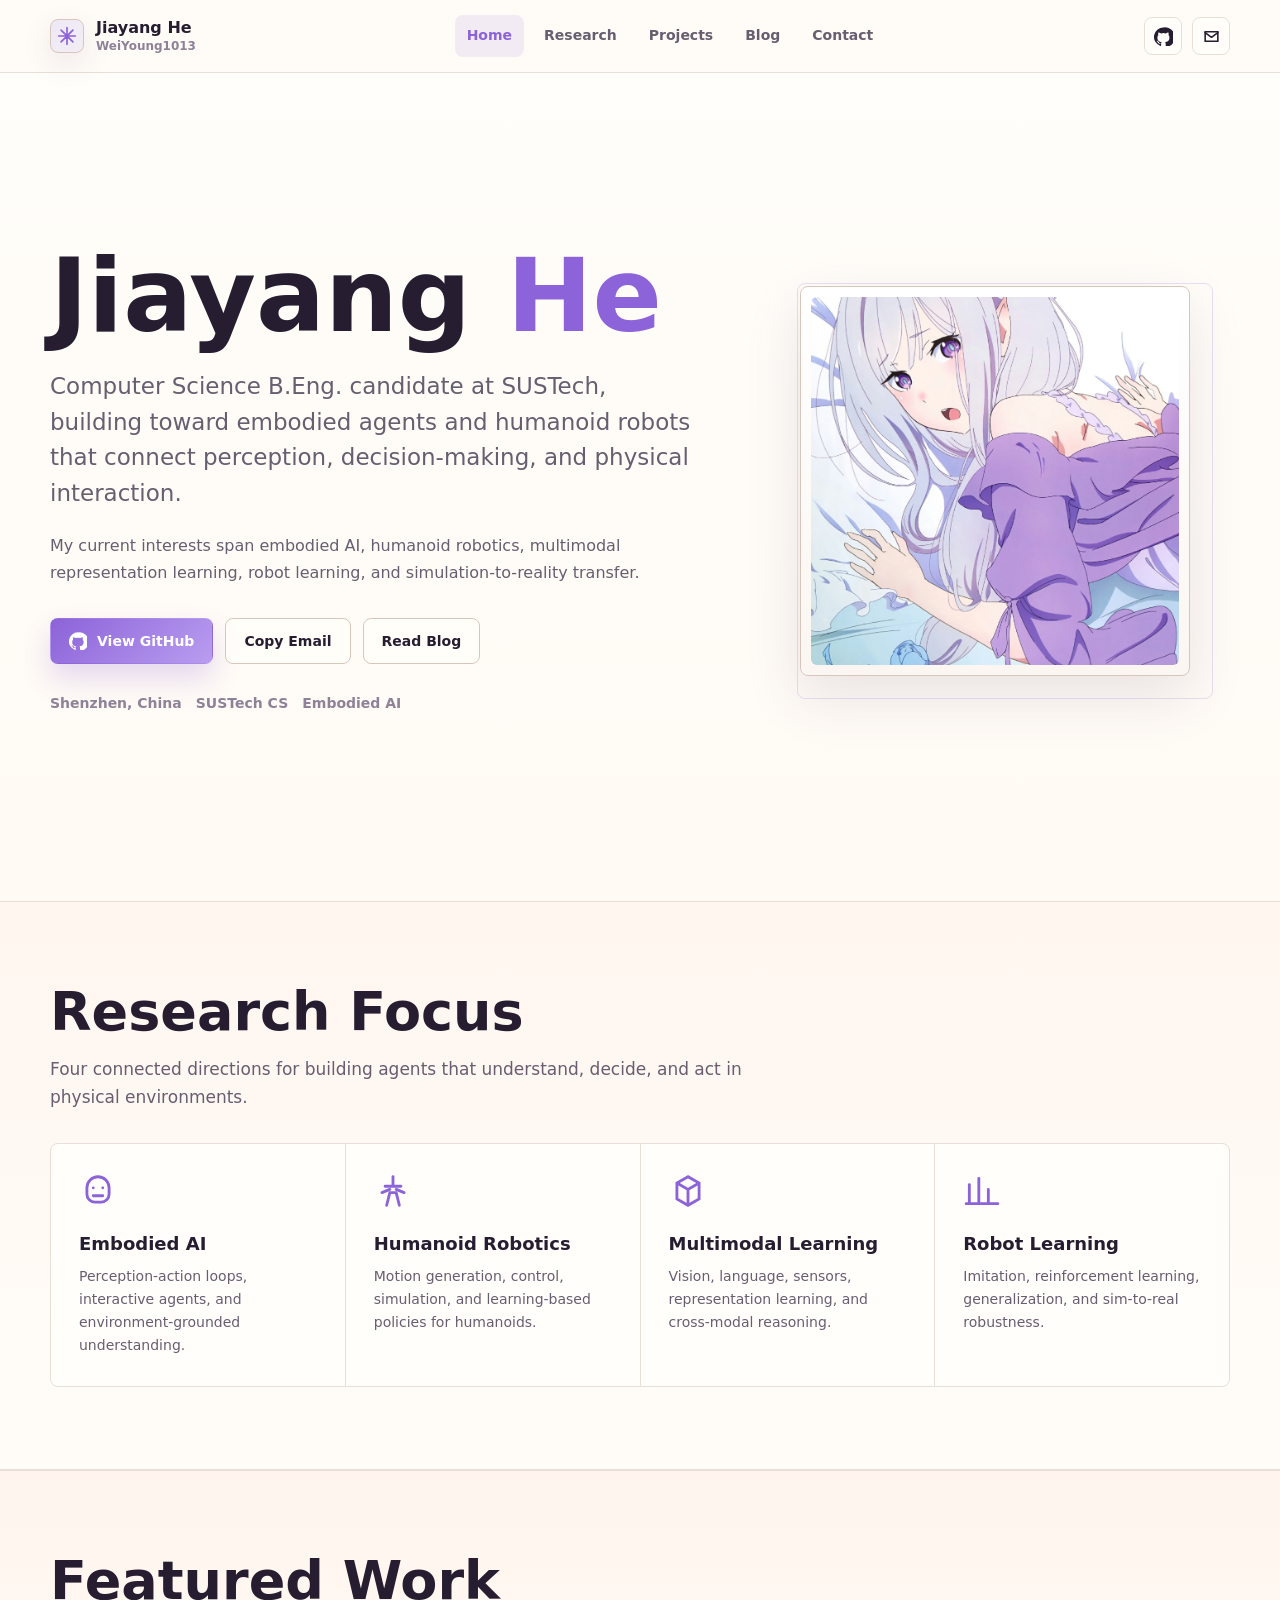
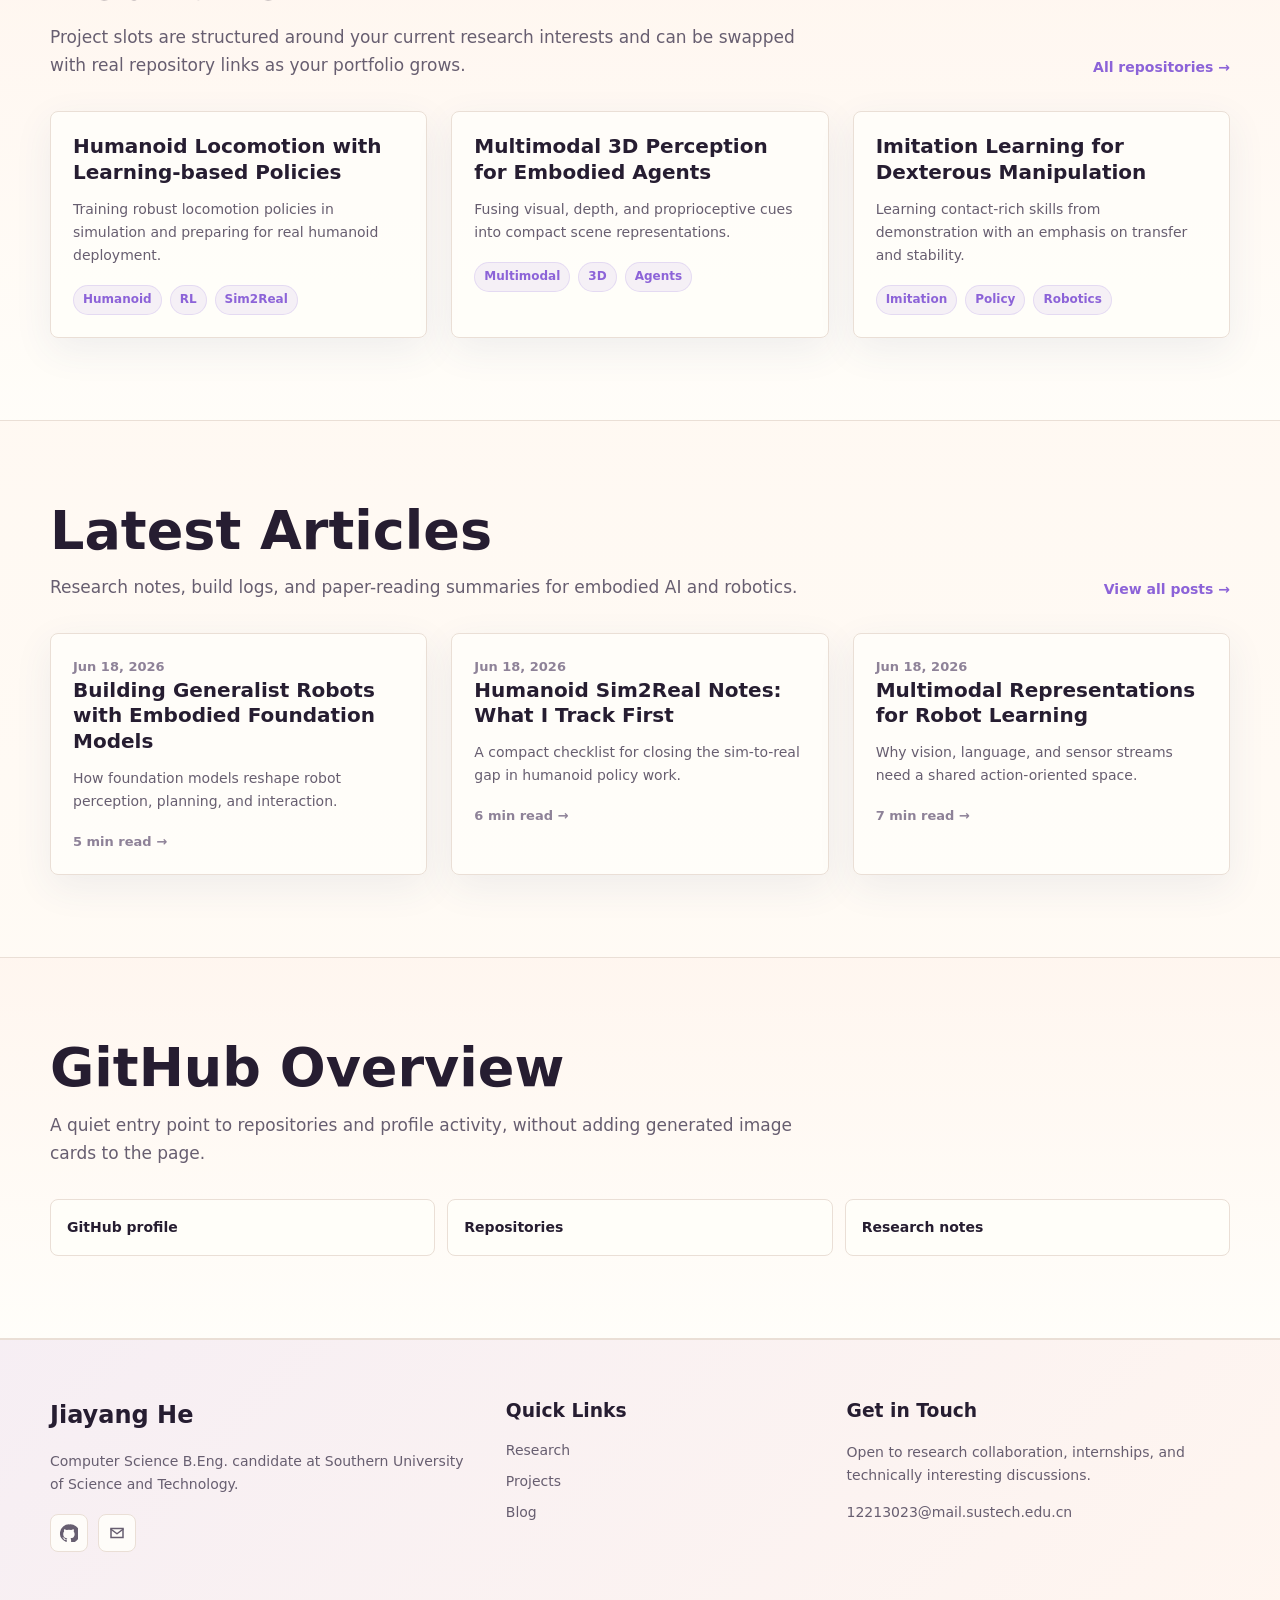
==== index.html @ 15253b28 "Add personal homepage and blog" ====
<!doctype html>
<html lang="en">
  <head>
    <meta charset="utf-8" />
    <meta name="viewport" content="width=device-width, initial-scale=1" />
    <meta
      name="description"
      content="Jiayang He, WeiYoung1013. Computer Science B.Eng. candidate at SUSTech focused on embodied AI, humanoid robotics, multimodal learning, and robot learning."
    />
    <title>Jiayang He | WeiYoung1013</title>
    <link rel="stylesheet" href="assets/site.css" />
  </head>
  <body>
    <div class="page">
      <header class="site-header">
        <nav class="nav" aria-label="Primary navigation">
          <a class="brand" href="index.html" aria-label="Jiayang He home">
            <span class="brand-mark" aria-hidden="true">
              <svg width="20" height="20" viewBox="0 0 24 24" fill="none">
                <path d="M12 2v20M2 12h20M4.9 4.9l14.2 14.2M19.1 4.9 4.9 19.1" stroke="currentColor" stroke-width="2" stroke-linecap="round" />
              </svg>
            </span>
            <span>Jiayang He<small>WeiYoung1013</small></span>
          </a>
          <div class="nav-links">
            <a href="index.html" aria-current="page">Home</a>
            <a href="#research">Research</a>
            <a href="#projects">Projects</a>
            <a href="blog.html">Blog</a>
            <a href="#contact">Contact</a>
          </div>
          <div class="nav-actions">
            <a class="icon-link" href="https://github.com/WeiYoung1013" aria-label="GitHub profile">
              <svg width="19" height="19" viewBox="0 0 24 24" fill="currentColor">
                <path d="M12 .5A12 12 0 0 0 8.2 23.9c.6.1.8-.3.8-.6v-2c-3.3.7-4-1.4-4-1.4-.5-1.3-1.3-1.7-1.3-1.7-1-.7.1-.7.1-.7 1.2.1 1.8 1.2 1.8 1.2 1 .1.6 2.8 3.4 2 .1-.7.4-1.2.7-1.5-2.6-.3-5.4-1.3-5.4-5.9 0-1.3.5-2.4 1.2-3.2-.1-.3-.5-1.6.1-3.2 0 0 1-.3 3.3 1.2a11.4 11.4 0 0 1 6 0C17.2 6.6 18.2 7 18.2 7c.6 1.6.2 2.9.1 3.2.8.8 1.2 1.9 1.2 3.2 0 4.6-2.8 5.6-5.5 5.9.4.4.8 1.1.8 2.2v3.2c0 .3.2.7.8.6A12 12 0 0 0 12 .5Z" />
              </svg>
            </a>
            <a class="icon-link" href="mailto:12213023@mail.sustech.edu.cn" aria-label="Email Jiayang He">
              <svg width="19" height="19" viewBox="0 0 24 24" fill="none">
                <path d="M4 6h16v12H4z" stroke="currentColor" stroke-width="2" />
                <path d="m4 7 8 6 8-6" stroke="currentColor" stroke-width="2" stroke-linecap="round" stroke-linejoin="round" />
              </svg>
            </a>
          </div>
        </nav>
      </header>

      <main>
        <section class="hero">
          <div class="container hero-grid">
            <div>
              <h1>Jiayang <span>He</span></h1>
              <p class="hero-lede">Computer Science B.Eng. candidate at SUSTech, building toward embodied agents and humanoid robots that connect perception, decision-making, and physical interaction.</p>
              <p class="hero-copy">My current interests span embodied AI, humanoid robotics, multimodal representation learning, robot learning, and simulation-to-reality transfer.</p>
              <div class="hero-actions">
                <a class="button primary" href="https://github.com/WeiYoung1013">
                  <svg width="18" height="18" viewBox="0 0 24 24" fill="currentColor" aria-hidden="true">
                    <path d="M12 .5A12 12 0 0 0 8.2 23.9c.6.1.8-.3.8-.6v-2c-3.3.7-4-1.4-4-1.4-.5-1.3-1.3-1.7-1.3-1.7-1-.7.1-.7.1-.7 1.2.1 1.8 1.2 1.8 1.2 1 .1.6 2.8 3.4 2 .1-.7.4-1.2.7-1.5-2.6-.3-5.4-1.3-5.4-5.9 0-1.3.5-2.4 1.2-3.2-.1-.3-.5-1.6.1-3.2 0 0 1-.3 3.3 1.2a11.4 11.4 0 0 1 6 0C17.2 6.6 18.2 7 18.2 7c.6 1.6.2 2.9.1 3.2.8.8 1.2 1.9 1.2 3.2 0 4.6-2.8 5.6-5.5 5.9.4.4.8 1.1.8 2.2v3.2c0 .3.2.7.8.6A12 12 0 0 0 12 .5Z" />
                  </svg>
                  View GitHub
                </a>
                <button class="button secondary" type="button" data-copy-email="12213023@mail.sustech.edu.cn">Copy Email</button>
                <a class="button secondary" href="blog.html">Read Blog</a>
              </div>
              <div class="meta-row" aria-label="Profile highlights">
                <span>Shenzhen, China</span>
                <span>SUSTech CS</span>
                <span>Embodied AI</span>
              </div>
            </div>
            <div class="wallpaper-stage" data-wallpaper-stage>
              <figure class="wallpaper-frame">
                <img src="1181097352/preview.jpg" alt="Wallpaper scene preview used as a personal visual accent" />
              </figure>
            </div>
          </div>
        </section>

        <section class="section band" id="research">
          <div class="container">
            <div class="section-head">
              <div class="section-title">
                <h2>Research Focus</h2>
                <p>Four connected directions for building agents that understand, decide, and act in physical environments.</p>
              </div>
            </div>
            <div class="focus-grid">
              <article class="focus-item">
                <svg width="38" height="38" viewBox="0 0 24 24" fill="none">
                  <path d="M12 3a7 7 0 0 0-7 7v4a5 5 0 0 0 5 5h4a5 5 0 0 0 5-5v-4a7 7 0 0 0-7-7Z" stroke="currentColor" stroke-width="1.8" />
                  <path d="M9 10h.01M15 10h.01M9 15h6" stroke="currentColor" stroke-width="1.8" stroke-linecap="round" />
                </svg>
                <h3>Embodied AI</h3>
                <p>Perception-action loops, interactive agents, and environment-grounded understanding.</p>
              </article>
              <article class="focus-item">
                <svg width="38" height="38" viewBox="0 0 24 24" fill="none">
                  <path d="M12 3v6M8 21l2-8h4l2 8M7 9h10M5 13l5-2M19 13l-5-2" stroke="currentColor" stroke-width="1.8" stroke-linecap="round" stroke-linejoin="round" />
                </svg>
                <h3>Humanoid Robotics</h3>
                <p>Motion generation, control, simulation, and learning-based policies for humanoids.</p>
              </article>
              <article class="focus-item">
                <svg width="38" height="38" viewBox="0 0 24 24" fill="none">
                  <path d="M12 3 5 7v10l7 4 7-4V7l-7-4Z" stroke="currentColor" stroke-width="1.8" />
                  <path d="M5 7l7 4 7-4M12 11v10" stroke="currentColor" stroke-width="1.8" />
                </svg>
                <h3>Multimodal Learning</h3>
                <p>Vision, language, sensors, representation learning, and cross-modal reasoning.</p>
              </article>
              <article class="focus-item">
                <svg width="38" height="38" viewBox="0 0 24 24" fill="none">
                  <path d="M4 20V8M10 20V4M16 20v-9M22 20H2" stroke="currentColor" stroke-width="1.8" stroke-linecap="round" />
                </svg>
                <h3>Robot Learning</h3>
                <p>Imitation, reinforcement learning, generalization, and sim-to-real robustness.</p>
              </article>
            </div>
          </div>
        </section>

        <section class="section band" id="projects">
          <div class="container">
            <div class="section-head">
              <div class="section-title">
                <h2>Featured Work</h2>
                <p>Project slots are structured around your current research interests and can be swapped with real repository links as your portfolio grows.</p>
              </div>
              <a class="text-link" href="https://github.com/WeiYoung1013">All repositories →</a>
            </div>
            <div class="cards">
              <article class="card">
                <div class="card-body">
                  <h3>Humanoid Locomotion with Learning-based Policies</h3>
                  <p>Training robust locomotion policies in simulation and preparing for real humanoid deployment.</p>
                  <div class="tags"><span class="tag">Humanoid</span><span class="tag">RL</span><span class="tag">Sim2Real</span></div>
                </div>
              </article>
              <article class="card">
                <div class="card-body">
                  <h3>Multimodal 3D Perception for Embodied Agents</h3>
                  <p>Fusing visual, depth, and proprioceptive cues into compact scene representations.</p>
                  <div class="tags"><span class="tag">Multimodal</span><span class="tag">3D</span><span class="tag">Agents</span></div>
                </div>
              </article>
              <article class="card">
                <div class="card-body">
                  <h3>Imitation Learning for Dexterous Manipulation</h3>
                  <p>Learning contact-rich skills from demonstration with an emphasis on transfer and stability.</p>
                  <div class="tags"><span class="tag">Imitation</span><span class="tag">Policy</span><span class="tag">Robotics</span></div>
                </div>
              </article>
            </div>
          </div>
        </section>

        <section class="section" id="blog">
          <div class="container">
            <div class="section-head">
              <div class="section-title">
                <h2>Latest Articles</h2>
                <p>Research notes, build logs, and paper-reading summaries for embodied AI and robotics.</p>
              </div>
              <a class="text-link" href="blog.html">View all posts →</a>
            </div>
            <div class="cards">
              <article class="card article-card">
                <div class="card-body">
                  <div class="article-top">
                    <div>
                      <div class="date">Jun 18, 2026</div>
                      <h3><a href="posts/embodied-ai-generalist-robots.html">Building Generalist Robots with Embodied Foundation Models</a></h3>
                      <p>How foundation models reshape robot perception, planning, and interaction.</p>
                    </div>
                  </div>
                  <div class="read-meta">5 min read →</div>
                </div>
              </article>
              <article class="card article-card">
                <div class="card-body">
                  <div class="article-top">
                    <div>
                      <div class="date">Jun 18, 2026</div>
                      <h3><a href="posts/humanoid-sim2real-notes.html">Humanoid Sim2Real Notes: What I Track First</a></h3>
                      <p>A compact checklist for closing the sim-to-real gap in humanoid policy work.</p>
                    </div>
                  </div>
                  <div class="read-meta">6 min read →</div>
                </div>
              </article>
              <article class="card article-card">
                <div class="card-body">
                  <div class="article-top">
                    <div>
                      <div class="date">Jun 18, 2026</div>
                      <h3><a href="posts/multimodal-robot-learning.html">Multimodal Representations for Robot Learning</a></h3>
                      <p>Why vision, language, and sensor streams need a shared action-oriented space.</p>
                    </div>
                  </div>
                  <div class="read-meta">7 min read →</div>
                </div>
              </article>
            </div>
          </div>
        </section>

        <section class="section band" id="github">
          <div class="container">
            <div class="section-head">
              <div class="section-title">
                <h2>GitHub Overview</h2>
                <p>A quiet entry point to repositories and profile activity, without adding generated image cards to the page.</p>
              </div>
            </div>
            <div class="link-panel">
              <a href="https://github.com/WeiYoung1013">GitHub profile</a>
              <a href="https://github.com/WeiYoung1013?tab=repositories">Repositories</a>
              <a href="blog.html">Research notes</a>
            </div>
          </div>
        </section>
      </main>

      <footer class="footer" id="contact">
        <div class="container footer-grid">
          <div>
            <h2>Jiayang He</h2>
            <p>Computer Science B.Eng. candidate at Southern University of Science and Technology.</p>
            <div class="social-row">
              <a class="icon-link" href="https://github.com/WeiYoung1013" aria-label="GitHub profile">
                <svg width="18" height="18" viewBox="0 0 24 24" fill="currentColor">
                  <path d="M12 .5A12 12 0 0 0 8.2 23.9c.6.1.8-.3.8-.6v-2c-3.3.7-4-1.4-4-1.4-.5-1.3-1.3-1.7-1.3-1.7-1-.7.1-.7.1-.7 1.2.1 1.8 1.2 1.8 1.2 1 .1.6 2.8 3.4 2 .1-.7.4-1.2.7-1.5-2.6-.3-5.4-1.3-5.4-5.9 0-1.3.5-2.4 1.2-3.2-.1-.3-.5-1.6.1-3.2 0 0 1-.3 3.3 1.2a11.4 11.4 0 0 1 6 0C17.2 6.6 18.2 7 18.2 7c.6 1.6.2 2.9.1 3.2.8.8 1.2 1.9 1.2 3.2 0 4.6-2.8 5.6-5.5 5.9.4.4.8 1.1.8 2.2v3.2c0 .3.2.7.8.6A12 12 0 0 0 12 .5Z" />
                </svg>
              </a>
              <a class="icon-link" href="mailto:12213023@mail.sustech.edu.cn" aria-label="Email Jiayang He">
                <svg width="18" height="18" viewBox="0 0 24 24" fill="none">
                  <path d="M4 6h16v12H4z" stroke="currentColor" stroke-width="2" />
                  <path d="m4 7 8 6 8-6" stroke="currentColor" stroke-width="2" stroke-linecap="round" stroke-linejoin="round" />
                </svg>
              </a>
            </div>
          </div>
          <div>
            <h3>Quick Links</h3>
            <div class="footer-links">
              <a href="#research">Research</a>
              <a href="#projects">Projects</a>
              <a href="blog.html">Blog</a>
            </div>
          </div>
          <div>
            <h3>Get in Touch</h3>
            <p>Open to research collaboration, internships, and technically interesting discussions.</p>
            <p><a href="mailto:12213023@mail.sustech.edu.cn">12213023@mail.sustech.edu.cn</a></p>
          </div>
        </div>
      </footer>
    </div>
    <script src="assets/site.js"></script>
  </body>
</html>
---- assets/site.css ----
:root {
  color-scheme: light;
  --bg: #fffaf6;
  --bg-strong: #fff4ed;
  --surface: rgba(255, 254, 250, 0.9);
  --surface-solid: #fffefa;
  --text: #261d31;
  --muted: #675e70;
  --subtle: #8e8298;
  --line: #eadfd6;
  --line-strong: #d8c6bd;
  --accent: #8c63d8;
  --accent-2: #c9baff;
  --accent-3: #ded7ec;
  --shadow: 0 20px 56px rgba(82, 62, 104, 0.13);
  --soft-shadow: 0 10px 30px rgba(82, 62, 104, 0.1);
  --radius: 8px;
  --max: 1180px;
}

* {
  box-sizing: border-box;
}

html {
  scroll-behavior: smooth;
}

body {
  margin: 0;
  background:
    linear-gradient(180deg, rgba(255, 254, 250, 0.96), rgba(255, 246, 238, 0.72) 48%, rgba(255, 253, 248, 0.92) 100%),
    var(--bg);
  color: var(--text);
  font-family: Inter, ui-sans-serif, system-ui, -apple-system, BlinkMacSystemFont, "Segoe UI", sans-serif;
  font-size: 16px;
  line-height: 1.65;
  min-width: 320px;
}

img,
svg {
  display: block;
}

a {
  color: inherit;
  text-decoration: none;
}

button,
input {
  font: inherit;
}

::selection {
  background: rgba(140, 99, 216, 0.18);
}

.page {
  overflow: hidden;
}

.site-header {
  position: sticky;
  top: 0;
  z-index: 20;
  border-bottom: 1px solid var(--line);
  background: rgba(255, 250, 246, 0.82);
  backdrop-filter: blur(18px);
}

.nav {
  width: min(var(--max), calc(100% - 40px));
  min-height: 72px;
  margin: 0 auto;
  display: flex;
  align-items: center;
  justify-content: space-between;
  gap: 24px;
}

.brand {
  display: inline-flex;
  align-items: center;
  gap: 12px;
  font-weight: 800;
  line-height: 1.1;
  white-space: nowrap;
}

.brand-mark {
  width: 34px;
  height: 34px;
  border: 1px solid var(--line-strong);
  border-radius: var(--radius);
  background:
    linear-gradient(135deg, rgba(140, 99, 216, 0.14), rgba(222, 215, 236, 0.42)),
    var(--surface-solid);
  color: var(--accent);
  display: grid;
  place-items: center;
  box-shadow: var(--soft-shadow);
}

.brand small {
  display: block;
  margin-top: 3px;
  color: var(--subtle);
  font-size: 12px;
  font-weight: 600;
}

.nav-links {
  display: flex;
  align-items: center;
  justify-content: center;
  gap: 8px;
  flex: 1;
}

.nav-links a {
  border-radius: var(--radius);
  color: var(--muted);
  font-size: 14px;
  font-weight: 700;
  padding: 9px 12px;
  transition: background 160ms ease, color 160ms ease;
}

.nav-links a:hover,
.nav-links a[aria-current="page"] {
  background: rgba(140, 99, 216, 0.1);
  color: var(--accent);
}

.nav-actions {
  display: flex;
  align-items: center;
  gap: 10px;
}

.icon-link {
  width: 38px;
  height: 38px;
  border: 1px solid var(--line);
  border-radius: var(--radius);
  background: var(--surface);
  color: var(--text);
  display: grid;
  place-items: center;
  cursor: pointer;
  transition: transform 160ms ease, border-color 160ms ease, color 160ms ease;
}

.icon-link:hover {
  transform: translateY(-1px);
  border-color: var(--accent-3);
  color: var(--accent);
}

.section {
  position: relative;
  padding: 82px 0;
}

.section.tight {
  padding: 58px 0;
}

.section.band {
  border-block: 1px solid var(--line);
  background:
    linear-gradient(180deg, rgba(255, 244, 237, 0.7), rgba(255, 254, 250, 0.82));
}

.container {
  width: min(var(--max), calc(100% - 40px));
  margin: 0 auto;
}

.hero {
  min-height: calc(100vh - 72px);
  display: grid;
  align-items: center;
  padding: 58px 0 70px;
}

.hero-grid {
  display: grid;
  grid-template-columns: minmax(0, 1fr) minmax(360px, 470px);
  gap: 56px;
  align-items: center;
}

.hero h1 {
  margin: 0;
  color: var(--text);
  font-size: clamp(54px, 8vw, 104px);
  line-height: 0.96;
  letter-spacing: 0;
}

.hero h1 span {
  color: var(--accent);
}

.hero-lede {
  max-width: 690px;
  margin: 24px 0 0;
  color: var(--muted);
  font-size: clamp(18px, 2.2vw, 23px);
  line-height: 1.55;
}

.hero-copy {
  max-width: 640px;
  margin: 22px 0 0;
  color: var(--muted);
}

.hero-actions,
.post-actions {
  display: flex;
  flex-wrap: wrap;
  gap: 12px;
  margin-top: 32px;
}

.button {
  min-height: 46px;
  border: 1px solid transparent;
  border-radius: var(--radius);
  display: inline-flex;
  align-items: center;
  justify-content: center;
  gap: 10px;
  padding: 0 18px;
  font-size: 14px;
  font-weight: 800;
  transition: transform 160ms ease, box-shadow 160ms ease, border-color 160ms ease, background 160ms ease;
}

.button.primary {
  background: linear-gradient(135deg, var(--accent), #b99df0);
  color: #ffffff;
  box-shadow: 0 14px 28px rgba(140, 99, 216, 0.23);
}

.button.secondary {
  border-color: var(--line-strong);
  background: var(--surface);
  color: var(--text);
}

.button:hover {
  transform: translateY(-2px);
}

.meta-row {
  display: flex;
  flex-wrap: wrap;
  gap: 14px;
  margin-top: 28px;
  color: var(--subtle);
  font-size: 14px;
  font-weight: 700;
}

.meta-row span {
  display: inline-flex;
  align-items: center;
  gap: 8px;
}

.wallpaper-stage {
  position: relative;
  transform-style: preserve-3d;
  perspective: 900px;
}

.wallpaper-frame {
  position: relative;
  border: 1px solid var(--line-strong);
  border-radius: var(--radius);
  background: linear-gradient(180deg, #ffffff, #fbf6f1);
  box-shadow: var(--shadow);
  padding: 10px;
  transform: rotateX(var(--tilt-y, 0deg)) rotateY(var(--tilt-x, 0deg));
  transition: transform 160ms ease;
}

.wallpaper-frame::before {
  content: "";
  position: absolute;
  inset: -14px;
  z-index: -1;
  border: 1px solid rgba(140, 99, 216, 0.2);
  border-radius: var(--radius);
  transform: translate(10px, 10px);
}

.wallpaper-frame img {
  width: 100%;
  aspect-ratio: 1 / 1;
  object-fit: cover;
  border-radius: 6px;
}

.section-head {
  display: flex;
  align-items: end;
  justify-content: space-between;
  gap: 24px;
  margin-bottom: 32px;
}

.section-title {
  max-width: 760px;
}

.section-title h2 {
  margin: 0;
  font-size: clamp(32px, 4.5vw, 54px);
  line-height: 1.05;
  letter-spacing: 0;
}

.section-title p {
  margin: 14px 0 0;
  color: var(--muted);
  font-size: 17px;
}

.text-link {
  color: var(--accent);
  display: inline-flex;
  align-items: center;
  gap: 8px;
  font-size: 14px;
  font-weight: 800;
  white-space: nowrap;
}

.focus-grid {
  display: grid;
  grid-template-columns: repeat(4, minmax(0, 1fr));
  gap: 1px;
  border: 1px solid var(--line);
  border-radius: var(--radius);
  background: var(--line);
  overflow: hidden;
}

.focus-item {
  min-height: 220px;
  background: var(--surface-solid);
  padding: 28px;
}

.focus-item svg {
  color: var(--accent);
  margin-bottom: 22px;
}

.focus-item h3 {
  margin: 0;
  font-size: 18px;
  line-height: 1.3;
}

.focus-item p {
  color: var(--muted);
  margin: 10px 0 0;
  font-size: 14px;
}

.split {
  display: grid;
  grid-template-columns: 0.92fr 1.08fr;
  gap: 44px;
  align-items: center;
}

.cards {
  display: grid;
  grid-template-columns: repeat(3, minmax(0, 1fr));
  gap: 24px;
}

.card {
  border: 1px solid var(--line);
  border-radius: var(--radius);
  background: var(--surface);
  box-shadow: 0 12px 38px rgba(52, 79, 128, 0.08);
  overflow: hidden;
}

.card-body {
  padding: 22px;
}

.card h3 {
  margin: 0;
  font-size: 20px;
  line-height: 1.28;
}

.card p {
  color: var(--muted);
  margin: 12px 0 0;
  font-size: 14px;
}

.tags {
  display: flex;
  flex-wrap: wrap;
  gap: 8px;
  margin-top: 18px;
}

.tag {
  border: 1px solid rgba(140, 99, 216, 0.16);
  border-radius: 999px;
  background: rgba(140, 99, 216, 0.09);
  color: var(--accent);
  font-size: 12px;
  font-weight: 800;
  padding: 4px 9px;
}

.article-card {
  min-height: 100%;
  display: flex;
  flex-direction: column;
}

.article-top {
  display: flex;
  gap: 18px;
  align-items: start;
}

.date {
  color: var(--subtle);
  font-size: 13px;
  font-weight: 800;
}

.read-meta {
  margin-top: auto;
  padding-top: 18px;
  color: var(--subtle);
  font-size: 13px;
  font-weight: 800;
}

.link-panel {
  display: grid;
  grid-template-columns: repeat(3, minmax(0, 1fr));
  gap: 12px;
}

.link-panel a {
  border: 1px solid var(--line);
  border-radius: var(--radius);
  background: var(--surface);
  color: var(--text);
  font-size: 14px;
  font-weight: 800;
  padding: 16px;
  transition: border-color 160ms ease, color 160ms ease;
}

.link-panel a:hover {
  border-color: var(--accent-3);
  color: var(--accent);
}

.footer {
  border-top: 1px solid var(--line);
  background:
    linear-gradient(135deg, rgba(140, 99, 216, 0.08), rgba(255, 244, 237, 0.72)),
    var(--bg);
  padding: 56px 0;
}

.footer-grid {
  display: grid;
  grid-template-columns: 1.1fr 0.8fr 1fr;
  gap: 34px;
}

.footer h2,
.footer h3 {
  margin: 0 0 12px;
}

.footer p,
.footer a {
  color: var(--muted);
  font-size: 14px;
}

.footer-links {
  display: grid;
  gap: 8px;
}

.social-row {
  display: flex;
  gap: 10px;
  margin-top: 18px;
}

.blog-hero {
  padding: 76px 0 48px;
}

.blog-hero h1,
.post-hero h1 {
  margin: 0;
  max-width: 920px;
  font-size: clamp(44px, 7vw, 88px);
  line-height: 0.98;
}

.blog-hero p,
.post-hero p {
  max-width: 720px;
  color: var(--muted);
  font-size: 18px;
  margin: 20px 0 0;
}

.blog-tools {
  display: grid;
  grid-template-columns: minmax(220px, 1fr) auto;
  gap: 14px;
  margin-top: 34px;
}

.search {
  min-height: 48px;
  width: 100%;
  border: 1px solid var(--line);
  border-radius: var(--radius);
  background: var(--surface-solid);
  color: var(--text);
  padding: 0 16px;
  outline: none;
}

.search:focus {
  border-color: var(--accent-3);
  box-shadow: 0 0 0 4px rgba(140, 99, 216, 0.1);
}

.filters {
  display: flex;
  flex-wrap: wrap;
  gap: 8px;
}

.filter {
  min-height: 48px;
  border: 1px solid var(--line);
  border-radius: var(--radius);
  background: var(--surface);
  color: var(--muted);
  cursor: pointer;
  font-size: 13px;
  font-weight: 800;
  padding: 0 14px;
}

.filter.is-active {
  border-color: rgba(140, 99, 216, 0.42);
  background: rgba(140, 99, 216, 0.1);
  color: var(--accent);
}

.post-grid {
  display: grid;
  grid-template-columns: repeat(3, minmax(0, 1fr));
  gap: 24px;
}

.post-hero {
  padding: 76px 0 32px;
}

.post-shell {
  display: grid;
  grid-template-columns: minmax(0, 760px) 280px;
  gap: 52px;
  align-items: start;
}

.prose {
  border: 1px solid var(--line);
  border-radius: var(--radius);
  background: var(--surface);
  box-shadow: 0 12px 38px rgba(52, 79, 128, 0.08);
  padding: clamp(24px, 4vw, 44px);
}

.prose h2 {
  margin: 36px 0 12px;
  font-size: 28px;
  line-height: 1.2;
}

.prose h2:first-child {
  margin-top: 0;
}

.prose p,
.prose li {
  color: var(--muted);
}

.prose ul {
  padding-left: 20px;
}

.prose blockquote {
  margin: 28px 0;
  border-left: 3px solid var(--accent);
  padding-left: 18px;
  color: var(--muted);
}

.prose code {
  border: 1px solid var(--line);
  border-radius: 6px;
  background: rgba(140, 99, 216, 0.08);
  color: var(--accent);
  padding: 2px 5px;
  font-family: ui-monospace, SFMono-Regular, Menlo, Monaco, Consolas, monospace;
  font-size: 0.9em;
}

.post-aside {
  position: sticky;
  top: 102px;
  border: 1px solid var(--line);
  border-radius: var(--radius);
  background: var(--surface);
  padding: 18px;
}

.post-aside a,
.post-aside span {
  display: block;
  color: var(--muted);
  font-size: 14px;
  font-weight: 700;
  margin-top: 8px;
}

.empty-state {
  display: none;
  border: 1px dashed var(--line-strong);
  border-radius: var(--radius);
  color: var(--muted);
  padding: 28px;
  text-align: center;
}

.empty-state.is-visible {
  display: block;
}

@media (max-width: 980px) {
  .nav {
    min-height: auto;
    padding: 14px 0;
    align-items: start;
  }

  .nav-links {
    order: 3;
    flex-basis: 100%;
    justify-content: flex-start;
    overflow-x: auto;
    padding-bottom: 2px;
  }

  .nav {
    flex-wrap: wrap;
  }

  .hero-grid,
  .split,
  .footer-grid,
  .post-shell {
    grid-template-columns: 1fr;
  }

  .hero {
    min-height: 0;
  }

  .focus-grid,
  .cards,
  .post-grid {
    grid-template-columns: repeat(2, minmax(0, 1fr));
  }

  .post-aside {
    position: static;
  }
}

@media (max-width: 680px) {
  .container,
  .nav {
    width: min(var(--max), calc(100% - 28px));
  }

  .section {
    padding: 58px 0;
  }

  .hero {
    padding-top: 36px;
  }

  .hero-grid {
    gap: 34px;
  }

  .hero h1 {
    font-size: clamp(48px, 18vw, 72px);
  }

  .hero-lede,
  .blog-hero p,
  .post-hero p {
    font-size: 16px;
  }

  .section-head,
  .blog-tools {
    align-items: start;
    grid-template-columns: 1fr;
  }

  .section-head {
    flex-direction: column;
  }

  .focus-grid,
  .cards,
  .post-grid,
  .link-panel {
    grid-template-columns: 1fr;
  }

  .article-top {
    flex-direction: column;
  }

  .nav-actions .icon-link {
    display: none;
  }
}

@media (prefers-reduced-motion: reduce) {
  *,
  *::before,
  *::after {
    scroll-behavior: auto !important;
    transition: none !important;
    animation: none !important;
  }
}
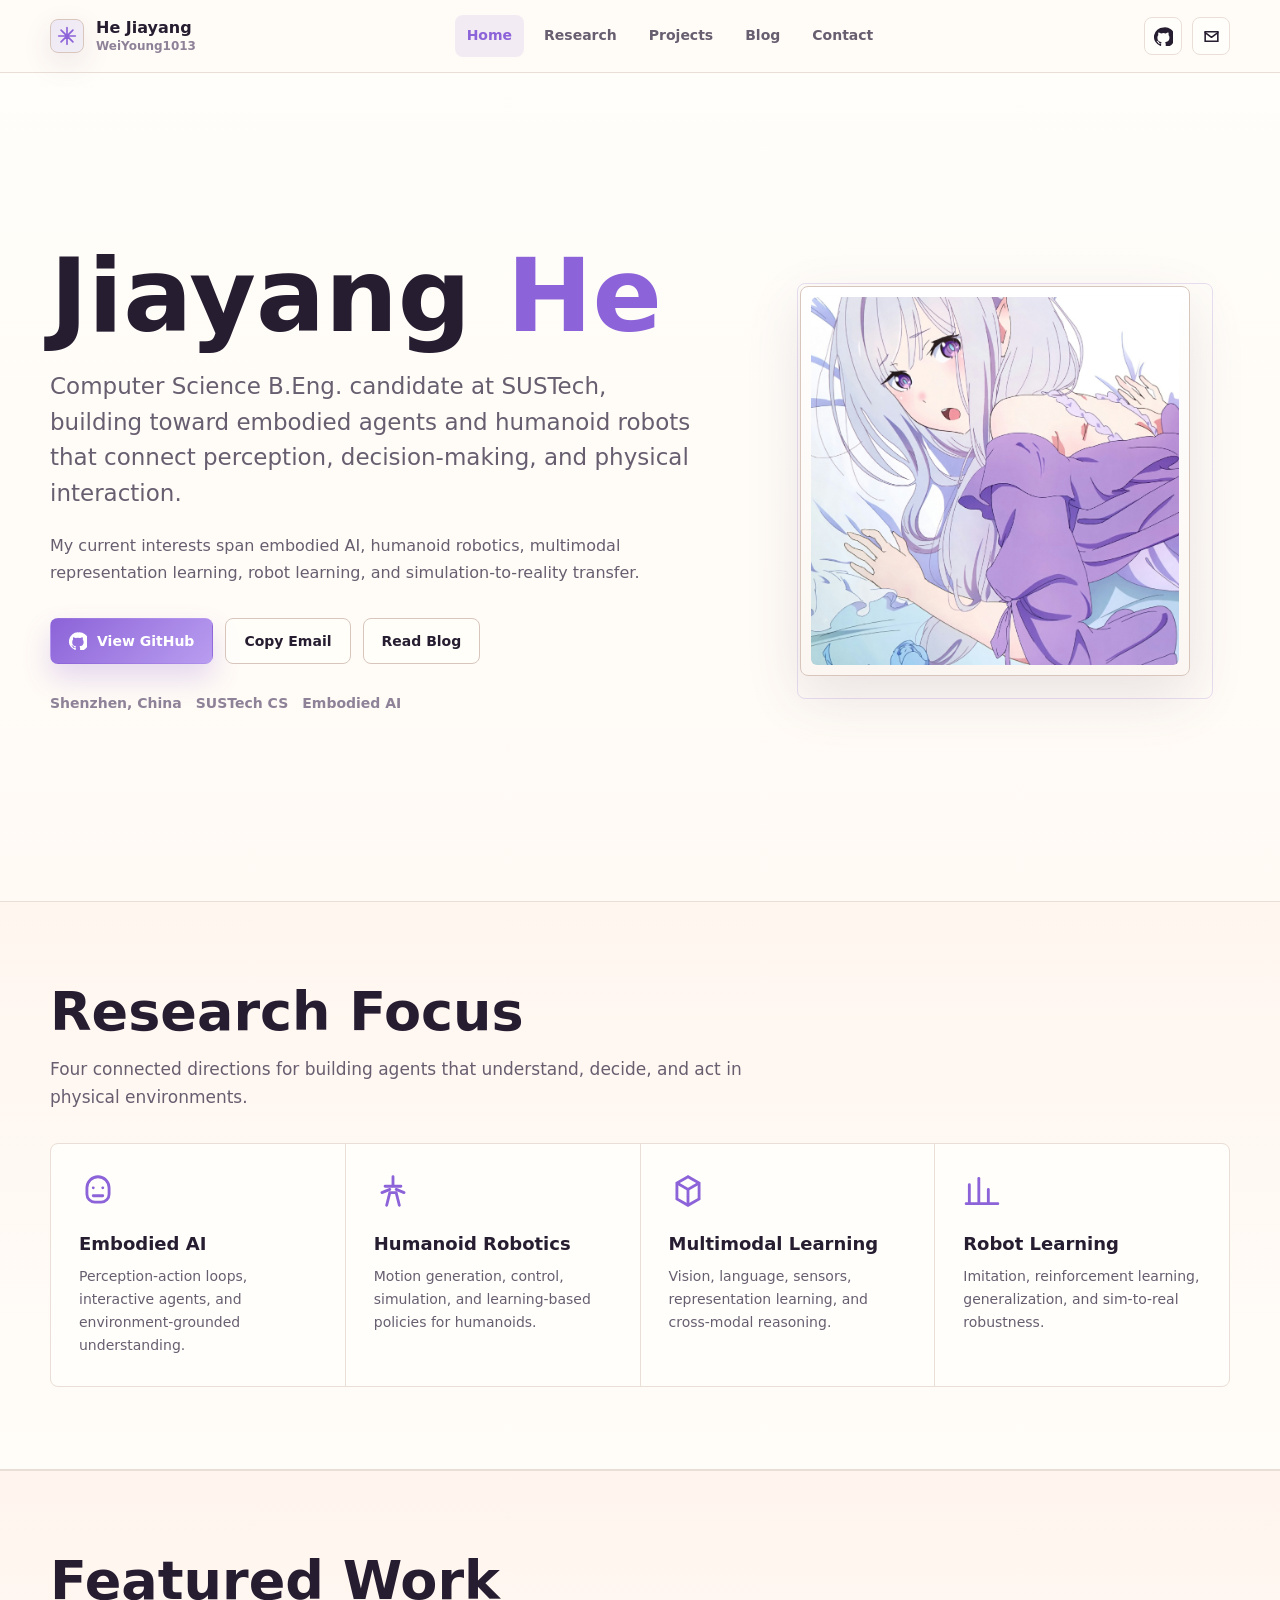
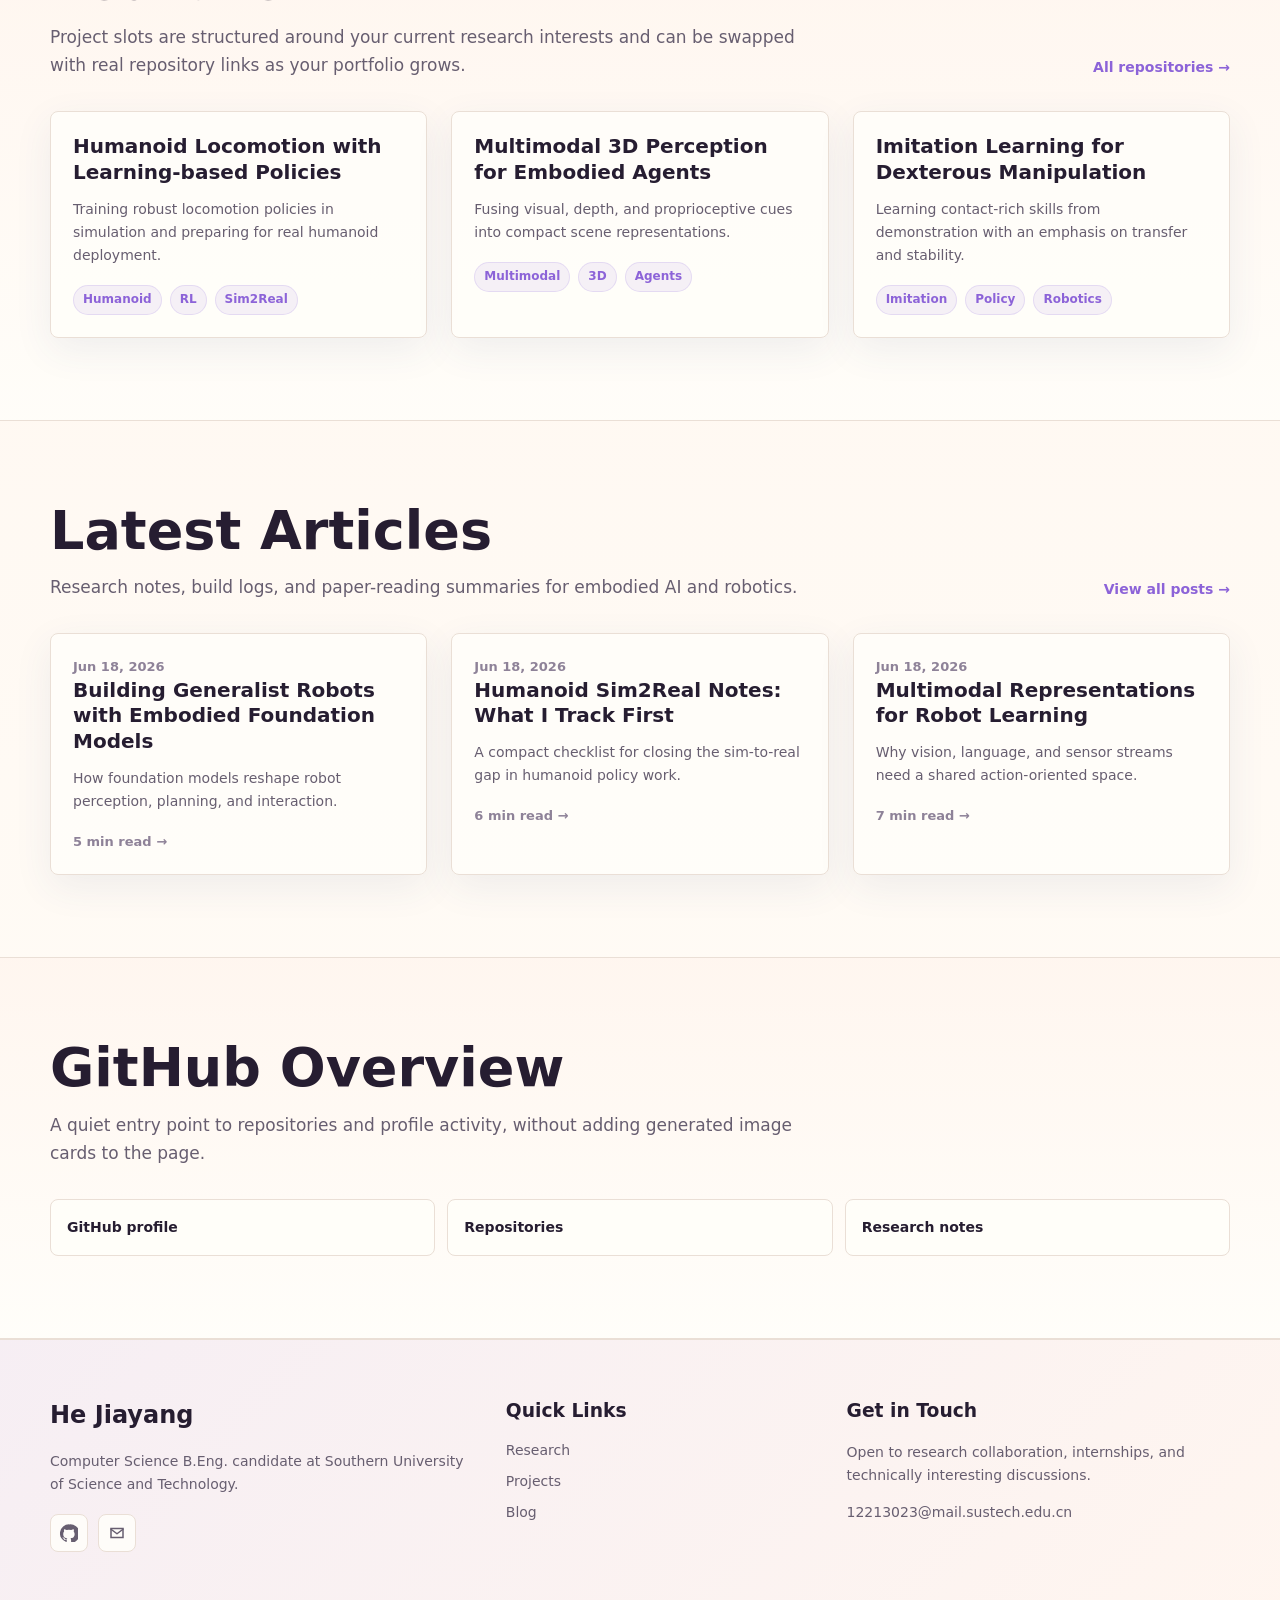
==== commit 25e0b03c: "Use He Jiayang name order on site" ====
--- a/index.html
+++ b/index.html
@@ -5,22 +5,22 @@
     <meta name="viewport" content="width=device-width, initial-scale=1" />
     <meta
       name="description"
-      content="Jiayang He, WeiYoung1013. Computer Science B.Eng. candidate at SUSTech focused on embodied AI, humanoid robotics, multimodal learning, and robot learning."
+      content="He Jiayang, WeiYoung1013. Computer Science B.Eng. candidate at SUSTech focused on embodied AI, humanoid robotics, multimodal learning, and robot learning."
     />
-    <title>Jiayang He | WeiYoung1013</title>
+    <title>He Jiayang | WeiYoung1013</title>
     <link rel="stylesheet" href="assets/site.css" />
   </head>
   <body>
     <div class="page">
       <header class="site-header">
         <nav class="nav" aria-label="Primary navigation">
-          <a class="brand" href="index.html" aria-label="Jiayang He home">
+          <a class="brand" href="index.html" aria-label="He Jiayang home">
             <span class="brand-mark" aria-hidden="true">
               <svg width="20" height="20" viewBox="0 0 24 24" fill="none">
                 <path d="M12 2v20M2 12h20M4.9 4.9l14.2 14.2M19.1 4.9 4.9 19.1" stroke="currentColor" stroke-width="2" stroke-linecap="round" />
               </svg>
             </span>
-            <span>Jiayang He<small>WeiYoung1013</small></span>
+            <span>He Jiayang<small>WeiYoung1013</small></span>
           </a>
           <div class="nav-links">
             <a href="index.html" aria-current="page">Home</a>
@@ -35,7 +35,7 @@
                 <path d="M12 .5A12 12 0 0 0 8.2 23.9c.6.1.8-.3.8-.6v-2c-3.3.7-4-1.4-4-1.4-.5-1.3-1.3-1.7-1.3-1.7-1-.7.1-.7.1-.7 1.2.1 1.8 1.2 1.8 1.2 1 .1.6 2.8 3.4 2 .1-.7.4-1.2.7-1.5-2.6-.3-5.4-1.3-5.4-5.9 0-1.3.5-2.4 1.2-3.2-.1-.3-.5-1.6.1-3.2 0 0 1-.3 3.3 1.2a11.4 11.4 0 0 1 6 0C17.2 6.6 18.2 7 18.2 7c.6 1.6.2 2.9.1 3.2.8.8 1.2 1.9 1.2 3.2 0 4.6-2.8 5.6-5.5 5.9.4.4.8 1.1.8 2.2v3.2c0 .3.2.7.8.6A12 12 0 0 0 12 .5Z" />
               </svg>
             </a>
-            <a class="icon-link" href="mailto:12213023@mail.sustech.edu.cn" aria-label="Email Jiayang He">
+            <a class="icon-link" href="mailto:12213023@mail.sustech.edu.cn" aria-label="Email He Jiayang">
               <svg width="19" height="19" viewBox="0 0 24 24" fill="none">
                 <path d="M4 6h16v12H4z" stroke="currentColor" stroke-width="2" />
                 <path d="m4 7 8 6 8-6" stroke="currentColor" stroke-width="2" stroke-linecap="round" stroke-linejoin="round" />
@@ -224,7 +224,7 @@
       <footer class="footer" id="contact">
         <div class="container footer-grid">
           <div>
-            <h2>Jiayang He</h2>
+            <h2>He Jiayang</h2>
             <p>Computer Science B.Eng. candidate at Southern University of Science and Technology.</p>
             <div class="social-row">
               <a class="icon-link" href="https://github.com/WeiYoung1013" aria-label="GitHub profile">
@@ -232,7 +232,7 @@
                   <path d="M12 .5A12 12 0 0 0 8.2 23.9c.6.1.8-.3.8-.6v-2c-3.3.7-4-1.4-4-1.4-.5-1.3-1.3-1.7-1.3-1.7-1-.7.1-.7.1-.7 1.2.1 1.8 1.2 1.8 1.2 1 .1.6 2.8 3.4 2 .1-.7.4-1.2.7-1.5-2.6-.3-5.4-1.3-5.4-5.9 0-1.3.5-2.4 1.2-3.2-.1-.3-.5-1.6.1-3.2 0 0 1-.3 3.3 1.2a11.4 11.4 0 0 1 6 0C17.2 6.6 18.2 7 18.2 7c.6 1.6.2 2.9.1 3.2.8.8 1.2 1.9 1.2 3.2 0 4.6-2.8 5.6-5.5 5.9.4.4.8 1.1.8 2.2v3.2c0 .3.2.7.8.6A12 12 0 0 0 12 .5Z" />
                 </svg>
               </a>
-              <a class="icon-link" href="mailto:12213023@mail.sustech.edu.cn" aria-label="Email Jiayang He">
+              <a class="icon-link" href="mailto:12213023@mail.sustech.edu.cn" aria-label="Email He Jiayang">
                 <svg width="18" height="18" viewBox="0 0 24 24" fill="none">
                   <path d="M4 6h16v12H4z" stroke="currentColor" stroke-width="2" />
                   <path d="m4 7 8 6 8-6" stroke="currentColor" stroke-width="2" stroke-linecap="round" stroke-linejoin="round" />
